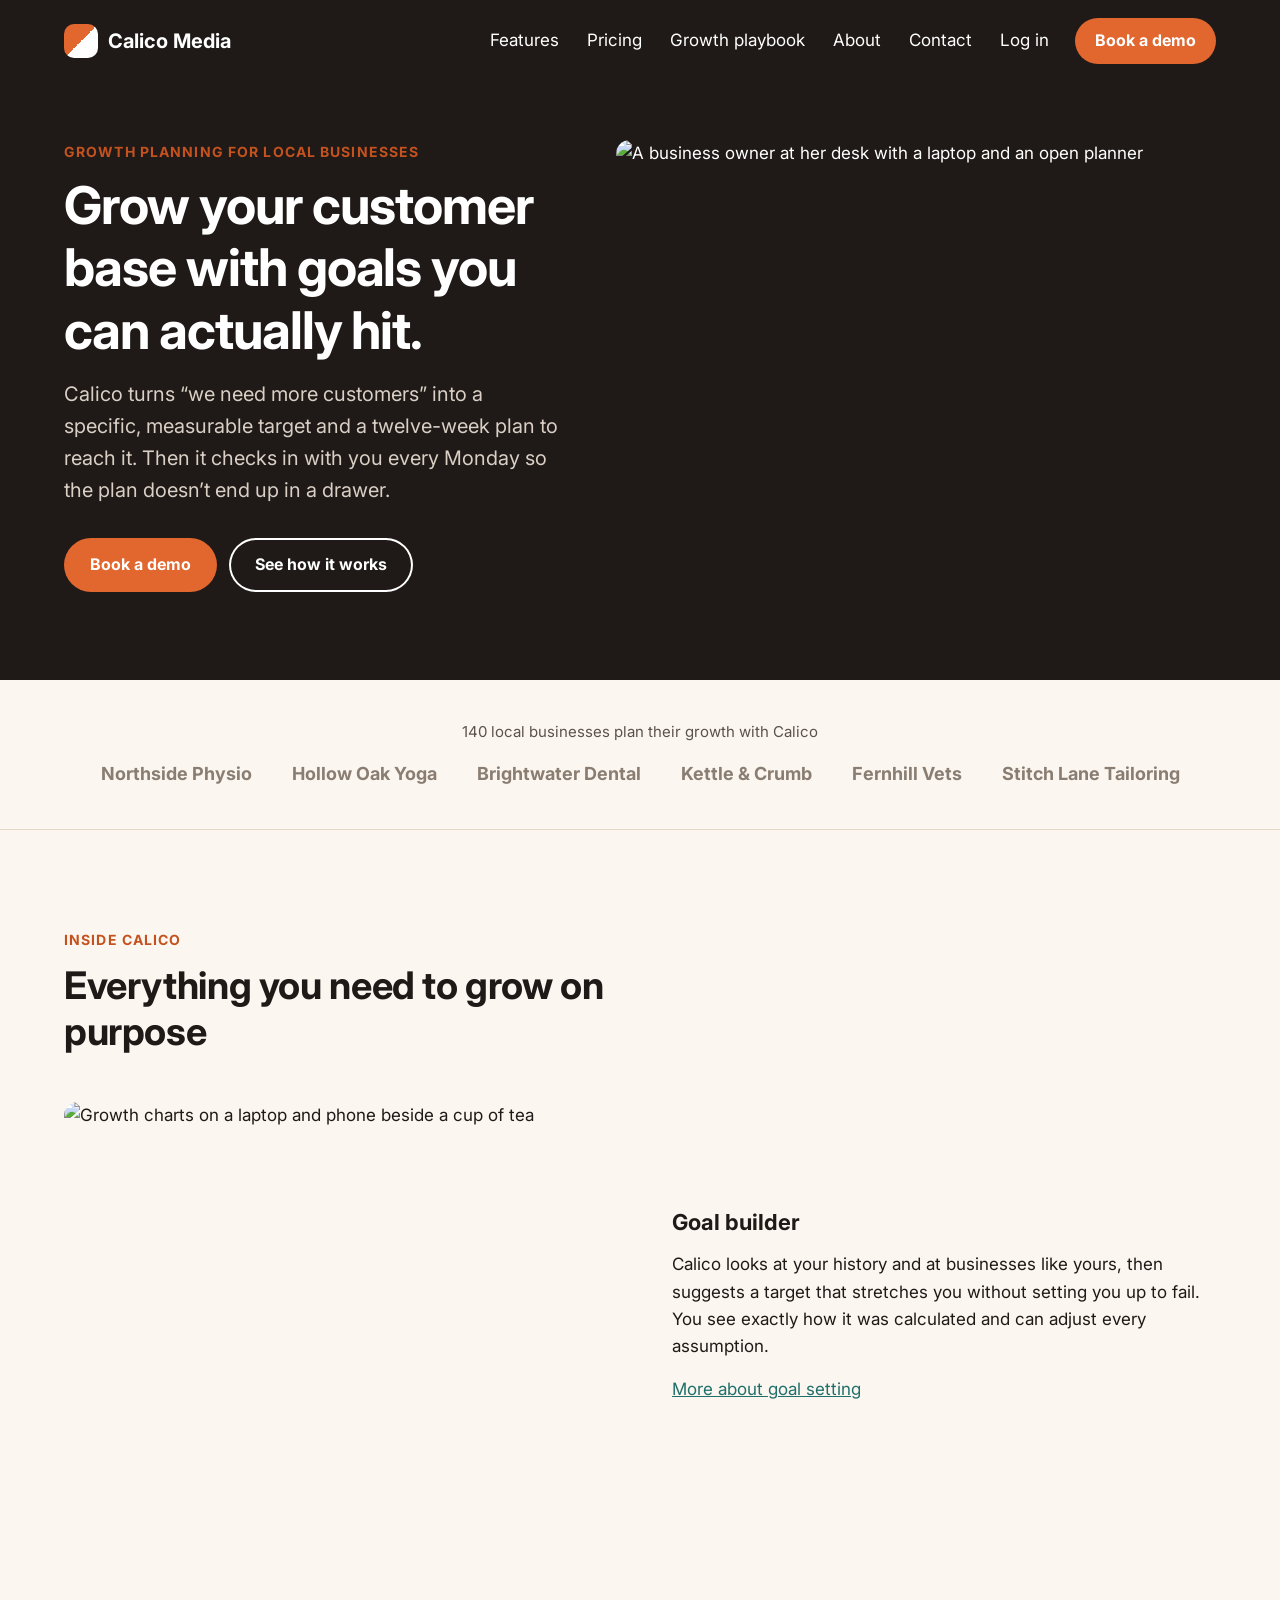
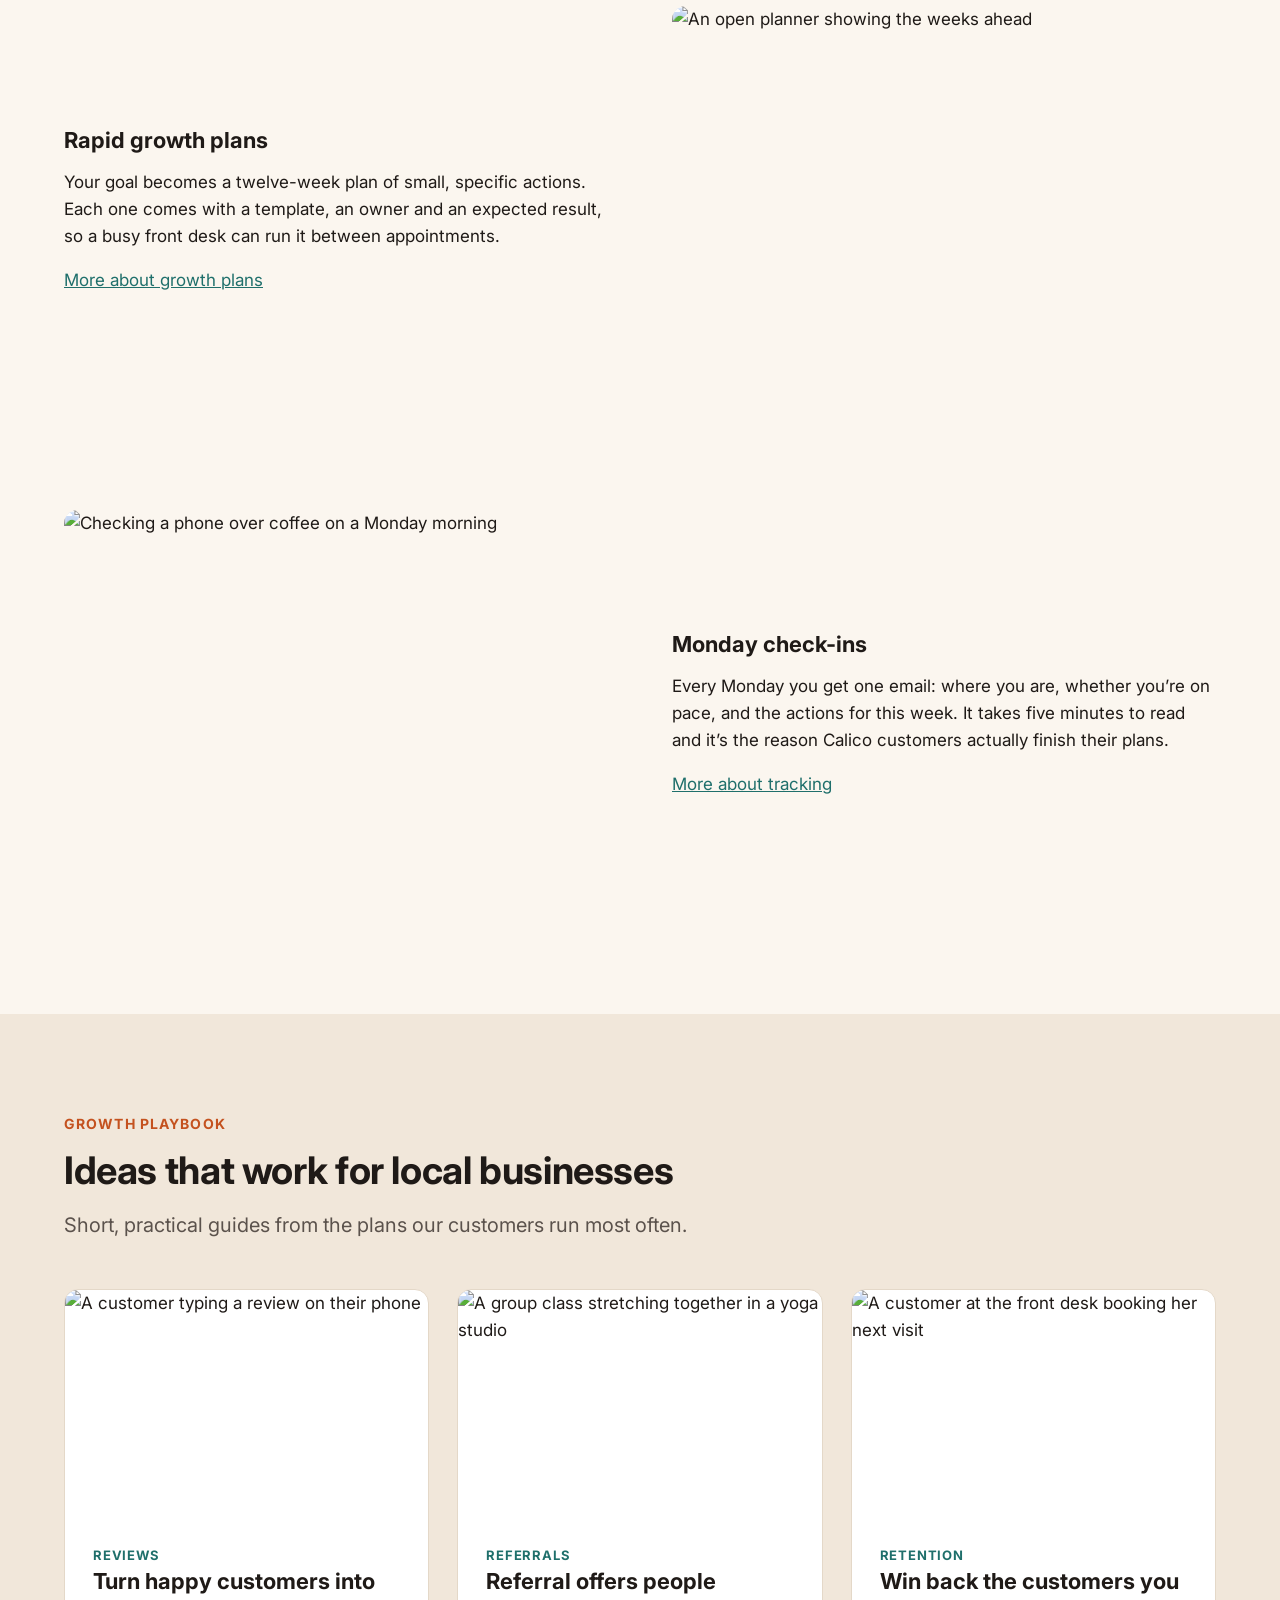
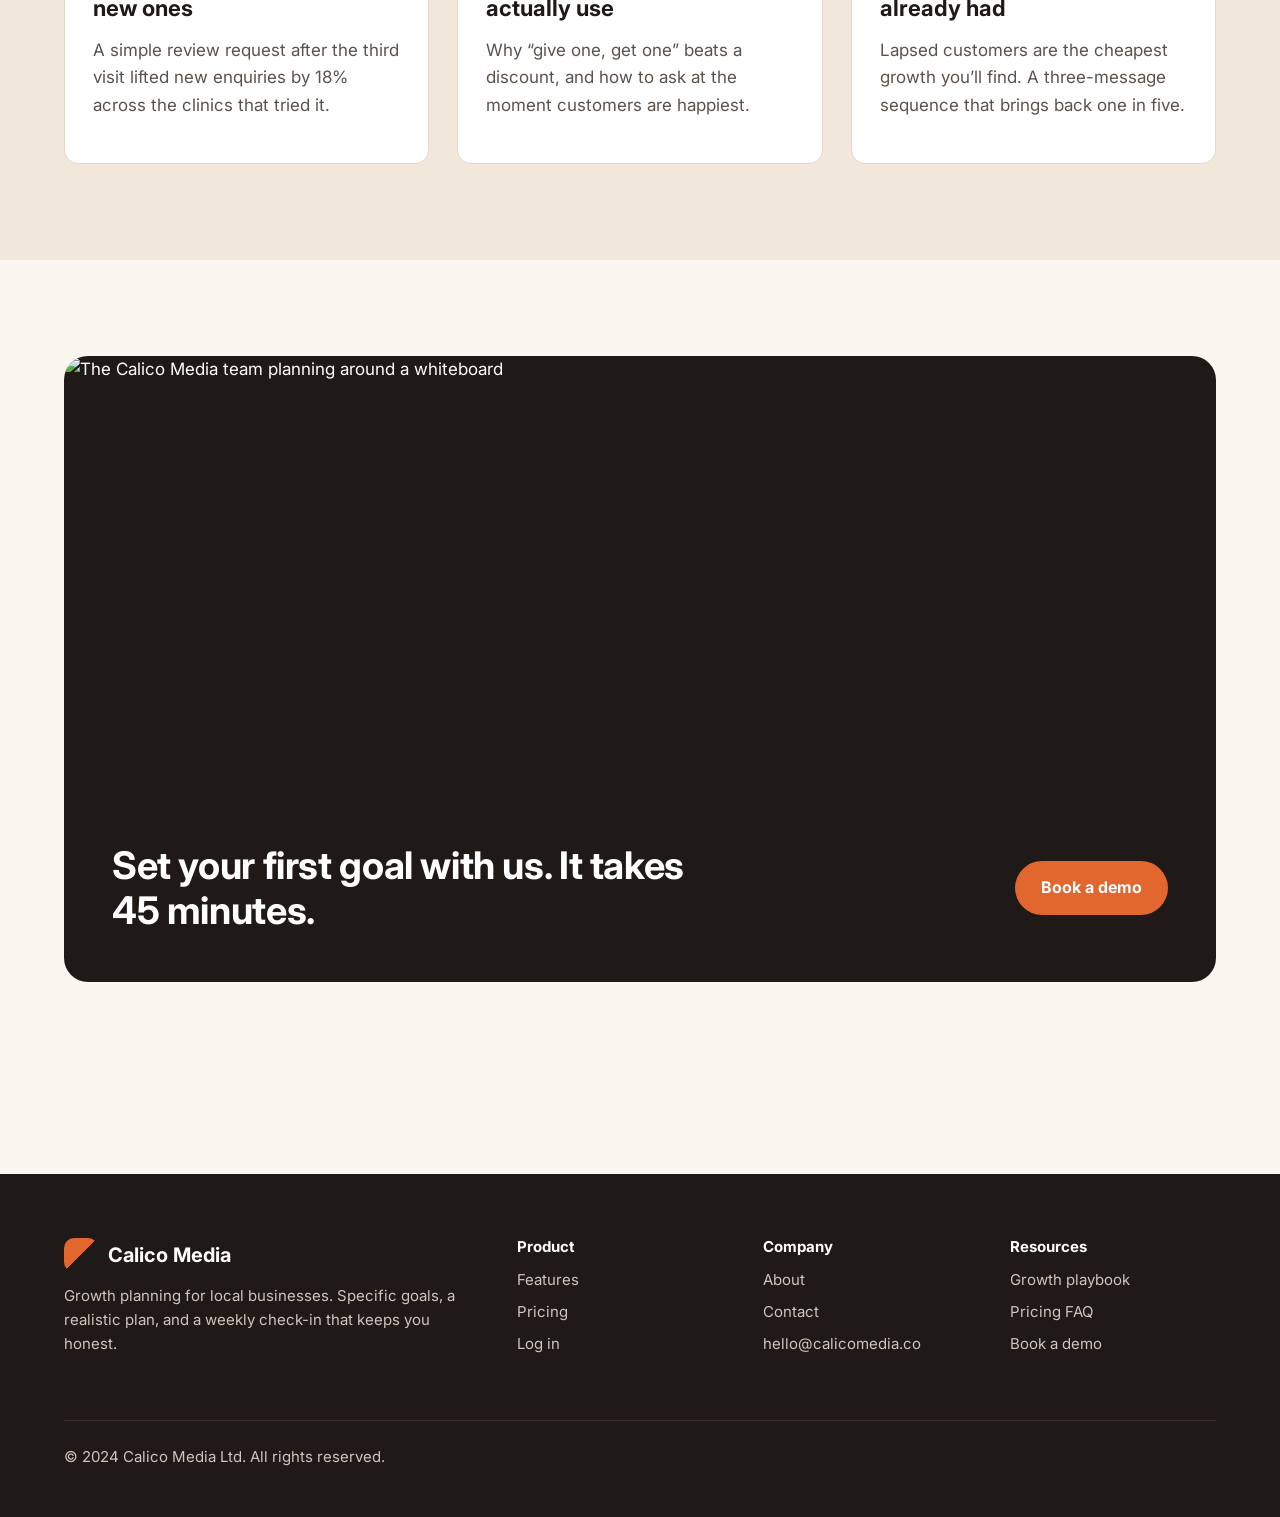
==== public/index.html @ 82cbea46 "fixed small screen formatting issues" ====
<!DOCTYPE html>
<html lang="en">
<head>
  <meta charset="utf-8">
  <meta name="viewport" content="width=device-width, initial-scale=1">
  <title>Calico Media | Growth planning for local businesses</title>
  <meta name="description" content="Calico helps local businesses grow their customer base with specific, measurable, realistic goals and a rapid growth plan you can run every week.">
  <link rel="preconnect" href="https://fonts.googleapis.com">
  <link rel="preconnect" href="https://fonts.gstatic.com" crossorigin>
  <link href="https://fonts.googleapis.com/css2?family=Inter:wght@100;200;300;400;500;600;700;800;900&display=swap" rel="stylesheet">
  <link rel="stylesheet" href="css/styles.css">
</head>
<body>
  <header class="site-header site-header--home">
    <div class="container">
      <a class="logo" href="index.html"><span class="logo-mark"></span>Calico Media</a>
      <nav class="main-nav" aria-label="Main">
        <button class="nav-toggle" type="button" aria-expanded="false" aria-controls="main-menu" aria-label="Open menu">
          <span></span><span></span><span></span>
        </button>
        <ul class="nav-links" id="main-menu">
          <li><a href="features.html">Features</a></li>
          <li><a href="pricing.html">Pricing</a></li>
          <li><a href="#playbook">Growth playbook</a></li>
          <li><a href="about.html">About</a></li>
          <li><a href="contact.html">Contact</a></li>
          <li><a href="https://app.calicomedia.co/login">Log in</a></li>
        </ul>
        <a class="btn nav-cta" href="contact.html">Book a demo</a>
      </nav>
    </div>
  </header>

  <main>
    <section class="hero">
      <div class="container hero-inner">
        <div class="hero-text">
          <span class="eyebrow">Growth planning for local businesses</span>
          <h1>Grow your customer base with goals you can actually hit.</h1>
          <p class="lead">Calico turns &ldquo;we need more customers&rdquo; into a specific, measurable target and a twelve-week plan to reach it. Then it checks in with you every Monday so the plan doesn&rsquo;t end up in a drawer.</p>
          <div class="hero-actions">
            <a class="btn" href="contact.html">Book a demo</a>
            <a class="btn btn--ghost" href="features.html">See how it works</a>
          </div>
        </div>
        <div class="hero-media">
          <img class="hero-image" src="images/hero-weekly-plan.jpg" alt="A business owner at her desk with a laptop and an open planner">
        </div>
      </div>
    </section>

    <section class="trust">
      <div class="container">
        <p>140 local businesses plan their growth with Calico</p>
        <ul class="trust-list">
          <li>Northside Physio</li>
          <li>Hollow Oak Yoga</li>
          <li>Brightwater Dental</li>
          <li>Kettle &amp; Crumb</li>
          <li>Fernhill Vets</li>
          <li>Stitch Lane Tailoring</li>
        </ul>
      </div>
    </section>

    <section class="section">
      <div class="container">
        <div class="section-intro">
          <span class="eyebrow">Inside Calico</span>
          <h2>Everything you need to grow on purpose</h2>
        </div>

        <div class="feature-row">
          <div class="feature-media">
            <img src="images/feature-goal-builder.jpg" alt="Growth charts on a laptop and phone beside a cup of tea">
          </div>
          <div>
            <h3>Goal builder</h3>
            <p>Calico looks at your history and at businesses like yours, then suggests a target that stretches you without setting you up to fail. You see exactly how it was calculated and can adjust every assumption.</p>
            <a href="features.html">More about goal setting</a>
          </div>
        </div>

        <div class="feature-row feature-row--reverse">
          <div class="feature-media">
            <img src="images/feature-growth-plan.jpg" alt="An open planner showing the weeks ahead">
          </div>
          <div>
            <h3>Rapid growth plans</h3>
            <p>Your goal becomes a twelve-week plan of small, specific actions. Each one comes with a template, an owner and an expected result, so a busy front desk can run it between appointments.</p>
            <a href="features.html">More about growth plans</a>
          </div>
        </div>

        <div class="feature-row">
          <div class="feature-media">
            <img src="images/feature-monday-checkin.jpg" alt="Checking a phone over coffee on a Monday morning">
          </div>
          <div>
            <h3>Monday check-ins</h3>
            <p>Every Monday you get one email: where you are, whether you&rsquo;re on pace, and the actions for this week. It takes five minutes to read and it&rsquo;s the reason Calico customers actually finish their plans.</p>
            <a href="features.html">More about tracking</a>
          </div>
        </div>
      </div>
    </section>

    <section class="section section--sand" id="playbook">
      <div class="container">
        <div class="section-intro">
          <span class="eyebrow">Growth playbook</span>
          <h2>Ideas that work for local businesses</h2>
          <p class="lead">Short, practical guides from the plans our customers run most often.</p>
        </div>
        <div class="playbook-grid">
          <article class="card">
            <img src="images/playbook-reviews.jpg" alt="A customer typing a review on their phone">
            <div class="card-body">
              <span class="card-tag">Reviews</span>
              <h3>Turn happy customers into new ones</h3>
              <p>A simple review request after the third visit lifted new enquiries by 18% across the clinics that tried it.</p>
            </div>
          </article>
          <article class="card">
            <img src="images/playbook-referrals.jpg" alt="A group class stretching together in a yoga studio">
            <div class="card-body">
              <span class="card-tag">Referrals</span>
              <h3>Referral offers people actually use</h3>
              <p>Why &ldquo;give one, get one&rdquo; beats a discount, and how to ask at the moment customers are happiest.</p>
            </div>
          </article>
          <article class="card">
            <img src="images/playbook-rebooking.jpg" alt="A customer at the front desk booking her next visit">
            <div class="card-body">
              <span class="card-tag">Retention</span>
              <h3>Win back the customers you already had</h3>
              <p>Lapsed customers are the cheapest growth you&rsquo;ll find. A three-message sequence that brings back one in five.</p>
            </div>
          </article>
        </div>
      </div>
    </section>

    <section class="section">
      <div class="container">
        <div class="cta-band">
          <img src="images/team-workshop.jpg" alt="The Calico Media team planning around a whiteboard">
          <div class="cta-body">
            <h2>Set your first goal with us. It takes 45 minutes.</h2>
            <a class="btn" href="contact.html">Book a demo</a>
          </div>
        </div>
      </div>
    </section>
  </main>

  <footer class="site-footer">
    <div class="container">
      <div class="footer-grid">
        <div>
          <a class="logo" href="index.html"><span class="logo-mark"></span>Calico Media</a>
          <p>Growth planning for local businesses. Specific goals, a realistic plan, and a weekly check-in that keeps you honest.</p>
        </div>
        <div>
          <h4>Product</h4>
          <ul>
            <li><a href="features.html">Features</a></li>
            <li><a href="pricing.html">Pricing</a></li>
            <li><a href="https://app.calicomedia.co/login">Log in</a></li>
          </ul>
        </div>
        <div>
          <h4>Company</h4>
          <ul>
            <li><a href="about.html">About</a></li>
            <li><a href="contact.html">Contact</a></li>
            <li><a href="mailto:hello@calicomedia.co">hello@calicomedia.co</a></li>
          </ul>
        </div>
        <div>
          <h4>Resources</h4>
          <ul>
            <li><a href="index.html#playbook">Growth playbook</a></li>
            <li><a href="pricing.html#faq">Pricing FAQ</a></li>
            <li><a href="contact.html">Book a demo</a></li>
          </ul>
        </div>
      </div>
      <div class="footer-bottom">
        <p>&copy; 2024 Calico Media Ltd. All rights reserved.</p>
      </div>
    </div>
  </footer>

  <script src="js/nav.js"></script>
</body>
</html>
---- public/css/styles.css ----
/* Calico Media marketing site */

:root {
  --ink: #1f1a17;
  --ink-soft: #5b524c;
  --cream: #fbf6ef;
  --sand: #f1e7da;
  --white: #ffffff;
  --orange: #e2672f;
  --orange-dark: #c4521f;
  --teal: #1f6f6b;
  --line: #e4d8c8;
  --radius: 14px;
}

*,
*::before,
*::after {
  box-sizing: border-box;
}

body {
  margin: 0;
  font-family: 'Inter', -apple-system, BlinkMacSystemFont, 'Segoe UI', sans-serif;
  font-weight: 400;
  font-size: 17px;
  line-height: 1.6;
  color: var(--ink);
  background: var(--cream);
}

h1,
h2,
h3,
h4 {
  font-weight: 700;
  line-height: 1.2;
  margin: 0 0 16px;
}

h1 {
  font-size: 52px;
  letter-spacing: -0.02em;
}

h2 {
  font-size: 38px;
  letter-spacing: -0.01em;
}

h3 {
  font-size: 22px;
}

p {
  margin: 0 0 16px;
}

a {
  color: var(--teal);
}

img {
  max-width: 100%;
}

.container {
  max-width: 1200px;
  margin: 0 auto;
  padding: 0 24px;
}

.section {
  padding: 96px 0;
}

.section--sand {
  background: var(--sand);
}

.eyebrow {
  display: inline-block;
  font-size: 14px;
  font-weight: 700;
  letter-spacing: 0.08em;
  text-transform: uppercase;
  color: var(--orange-dark);
  margin-bottom: 12px;
}

.lead {
  font-size: 20px;
  color: var(--ink-soft);
  max-width: 640px;
}

.section-intro {
  max-width: 680px;
  margin-bottom: 48px;
}

.btn {
  display: inline-block;
  padding: 14px 26px;
  border-radius: 999px;
  background: var(--orange);
  color: var(--white);
  font-weight: 700;
  text-decoration: none;
  border: 0;
  font-size: 16px;
  font-family: inherit;
  cursor: pointer;
}

.btn:hover {
  background: var(--orange-dark);
}

.btn--ghost {
  background: transparent;
  color: inherit;
  box-shadow: inset 0 0 0 2px currentColor;
}

.btn--ghost:hover {
  background: rgba(255, 255, 255, 0.1);
}

/* Header */

.site-header {
  background: var(--white);
  border-bottom: 1px solid var(--line);
}

.site-header .container {
  display: flex;
  flex-wrap: wrap;
  align-items: center;
  justify-content: space-between;
  gap: 12px 32px;
  padding-top: 18px;
  padding-bottom: 18px;
}

.logo {
  display: flex;
  align-items: center;
  gap: 10px;
  flex-shrink: 0;
  font-size: 20px;
  font-weight: 700;
  color: var(--ink);
  text-decoration: none;
}

.logo-mark {
  width: 34px;
  height: 34px;
  border-radius: 10px;
  background: linear-gradient(135deg, var(--orange) 0%, var(--orange) 50%, var(--ink) 50%, var(--ink) 100%);
}

.nav-links {
  display: flex;
  flex-wrap: wrap;
  align-items: center;
  gap: 8px 28px;
  list-style: none;
  margin: 0;
  padding: 0;
}

.nav-links a {
  color: var(--ink);
  text-decoration: none;
}

.nav-links a:hover,
.nav-links a[aria-current='page'] {
  color: var(--orange-dark);
}

.site-header--home {
  background: var(--ink);
  border-bottom: 0;
}

.site-header--home .logo,
.site-header--home .nav-links a {
  color: var(--white);
}

.site-header--home .logo-mark {
  background: linear-gradient(135deg, var(--orange) 0%, var(--orange) 50%, var(--white) 50%, var(--white) 100%);
}

.site-header--home {
  position: relative;
}

.site-header--home .container {
  flex-wrap: nowrap;
}

.main-nav {
  display: flex;
  align-items: center;
  gap: 12px;
  min-width: 0;
}

.site-header--home .nav-links {
  flex-wrap: nowrap;
  gap: 0;
}

.site-header--home .nav-links a {
  display: block;
  padding: 0 14px;
  white-space: nowrap;
}

.nav-cta {
  flex-shrink: 0;
  padding: 10px 20px;
  white-space: nowrap;
}

/* Hamburger button, hidden until the 920px breakpoint */
.nav-toggle {
  display: none;
  flex-direction: column;
  align-items: center;
  justify-content: center;
  gap: 5px;
  flex-shrink: 0;
  width: 44px;
  height: 44px;
  padding: 0;
  border: 0;
  border-radius: 10px;
  background: transparent;
  color: var(--white);
  cursor: pointer;
}

.nav-toggle:focus-visible {
  outline: 2px solid var(--orange);
  outline-offset: 2px;
}

.nav-toggle span {
  display: block;
  width: 22px;
  height: 2px;
  border-radius: 2px;
  background: currentColor;
  transition: transform 0.2s ease, opacity 0.2s ease;
}

/* Bars turn into an X when open (5px gap + 2px bar = 7px) */
.nav-toggle[aria-expanded='true'] span:nth-child(1) {
  transform: translateY(7px) rotate(45deg);
}

.nav-toggle[aria-expanded='true'] span:nth-child(2) {
  opacity: 0;
}

.nav-toggle[aria-expanded='true'] span:nth-child(3) {
  transform: translateY(-7px) rotate(-45deg);
}

/* Home hero */

.hero {
  background: var(--ink);
  color: var(--white);
  padding: 56px 0 88px;
}

.hero-inner {
  display: flex;
  align-items: center;
  gap: 56px;
}

.hero-text {
  flex: 1;
}

.hero-text .lead {
  color: #d9cfc5;
}

.hero-actions {
  display: flex;
  flex-wrap: wrap;
  gap: 12px;
  margin-top: 32px;
}

.hero-media {
  width: 600px;
  flex-shrink: 0;
}

.hero-image {
  width: 100%;
  aspect-ratio: 4 / 3;
  object-fit: cover;
  border-radius: var(--radius);
  display: block;
}

/* Trust strip */

.trust {
  padding: 40px 0;
  border-bottom: 1px solid var(--line);
  text-align: center;
}

.trust p {
  color: var(--ink-soft);
  font-size: 15px;
}

.trust-list {
  display: flex;
  flex-wrap: wrap;
  justify-content: center;
  gap: 12px 40px;
  list-style: none;
  margin: 0;
  padding: 0;
  font-weight: 700;
  font-size: 18px;
  color: #8a7d72;
}

/* Steps */

.steps {
  display: grid;
  grid-template-columns: repeat(auto-fit, minmax(240px, 1fr));
  gap: 24px;
}

.step {
  background: var(--white);
  border: 1px solid var(--line);
  border-radius: var(--radius);
  padding: 32px;
}

.step-number {
  display: inline-flex;
  align-items: center;
  justify-content: center;
  width: 40px;
  height: 40px;
  border-radius: 50%;
  background: var(--sand);
  color: var(--orange-dark);
  font-weight: 700;
  margin-bottom: 16px;
}

/* Check list */

.check-list {
  list-style: none;
  margin: 24px 0 0;
  padding: 0;
}

.check-list li {
  position: relative;
  padding-left: 32px;
  margin-bottom: 14px;
}

.check-list li::before {
  content: '';
  position: absolute;
  left: 0;
  top: 6px;
  width: 16px;
  height: 16px;
  border-radius: 50%;
  background: var(--teal);
  box-shadow: inset 0 0 0 4px #cfe6e4;
}

/* FAQ */

.faq {
  max-width: 820px;
}

.faq details {
  border-top: 1px solid var(--line);
  padding: 20px 0;
}

.faq details:last-child {
  border-bottom: 1px solid var(--line);
}

.faq summary {
  font-weight: 700;
  font-size: 19px;
  cursor: pointer;
}

.faq details p {
  margin-top: 12px;
  color: var(--ink-soft);
}

/* Feature rows */

.feature-row {
  display: grid;
  grid-template-columns: 1fr 1fr;
  gap: 64px;
  align-items: center;
  margin-bottom: 96px;
}

.feature-row:last-child {
  margin-bottom: 0;
}

.feature-row--reverse .feature-media {
  order: 2;
}

.feature-media img {
  display: block;
  width: 100%;
  aspect-ratio: 4 / 3;
  object-fit: cover;
  border-radius: var(--radius);
}

/* Playbook */

.playbook-grid {
  display: grid;
  grid-template-columns: repeat(3, 1fr);
  gap: 28px;
}

/* Card grid */

.card-grid {
  display: grid;
  grid-template-columns: repeat(3, 1fr);
  gap: 28px;
}

.card {
  background: var(--white);
  border: 1px solid var(--line);
  border-radius: var(--radius);
  overflow: hidden;
}

.card img {
  display: block;
  width: 100%;
  aspect-ratio: 16 / 10;
  object-fit: cover;
}

.card-body {
  padding: 24px 28px 28px;
}

.card-body p {
  color: var(--ink-soft);
}

.card-tag {
  font-size: 13px;
  font-weight: 700;
  text-transform: uppercase;
  letter-spacing: 0.06em;
  color: var(--teal);
}

.icon-dot {
  width: 44px;
  height: 44px;
  border-radius: 12px;
  background: var(--sand);
  margin-bottom: 18px;
  position: relative;
}

.icon-dot::after {
  content: '';
  position: absolute;
  inset: 13px;
  border-radius: 50%;
  background: var(--orange);
}

/* CTA band */

.cta-band {
  background: var(--ink);
  color: var(--white);
  border-radius: 24px;
  overflow: hidden;
}

.cta-band img {
  display: block;
  width: 100%;
  aspect-ratio: 21 / 8;
  object-fit: cover;
}

.cta-body {
  padding: 48px;
  display: flex;
  flex-wrap: wrap;
  align-items: center;
  justify-content: space-between;
  gap: 24px;
}

.cta-body h2 {
  margin: 0;
  max-width: 620px;
}

/* Page header (inner pages) */

.page-header {
  padding: 80px 0 56px;
  border-bottom: 1px solid var(--line);
}

/* Pricing */

.pricing-grid {
  display: grid;
  grid-template-columns: repeat(auto-fit, minmax(260px, 1fr));
  gap: 24px;
  align-items: stretch;
}

.pricing-card {
  background: var(--white);
  border: 1px solid var(--line);
  border-radius: var(--radius);
  padding: 36px 32px;
  display: flex;
  flex-direction: column;
}

.pricing-card--featured {
  border: 2px solid var(--orange);
  box-shadow: 0 24px 48px rgba(226, 103, 47, 0.14);
}

.plan-badge {
  align-self: flex-start;
  font-size: 13px;
  font-weight: 700;
  background: var(--orange);
  color: var(--white);
  border-radius: 999px;
  padding: 4px 12px;
  margin-bottom: 16px;
}

.price {
  font-size: 48px;
  font-weight: 700;
  margin: 8px 0 4px;
}

.price small {
  font-size: 17px;
  font-weight: 400;
  color: var(--ink-soft);
}

.pricing-card .check-list {
  flex: 1;
  margin-bottom: 28px;
}

.pricing-card .btn {
  text-align: center;
}

.pricing-note {
  margin-top: 32px;
  color: var(--ink-soft);
  font-size: 15px;
}

/* About */

.stats {
  display: grid;
  grid-template-columns: repeat(auto-fit, minmax(160px, 1fr));
  gap: 16px;
}

.stat {
  background: var(--white);
  border: 1px solid var(--line);
  border-radius: var(--radius);
  padding: 28px 20px;
}

.stat-number {
  display: block;
  font-size: 48px;
  font-weight: 700;
  color: var(--orange-dark);
}

.stat-label {
  display: block;
  font-size: 15px;
  color: var(--ink-soft);
}

.prose {
  max-width: 720px;
}

.team-grid {
  display: grid;
  grid-template-columns: repeat(auto-fit, minmax(220px, 1fr));
  gap: 24px;
}

.person {
  background: var(--white);
  border: 1px solid var(--line);
  border-radius: var(--radius);
  padding: 28px;
}

.avatar {
  width: 56px;
  height: 56px;
  border-radius: 50%;
  background: var(--sand);
  color: var(--orange-dark);
  display: flex;
  align-items: center;
  justify-content: center;
  font-weight: 700;
  margin-bottom: 16px;
}

.person p {
  color: var(--ink-soft);
  font-size: 15px;
  margin: 0;
}

/* Contact */

.contact-layout {
  display: grid;
  grid-template-columns: 3fr 2fr;
  gap: 64px;
}

.contact-form label {
  display: block;
  font-weight: 700;
  margin-bottom: 6px;
}

.contact-form input,
.contact-form textarea {
  display: block;
  width: 100%;
  font: inherit;
  padding: 12px 14px;
  border: 1px solid var(--line);
  border-radius: 10px;
  background: var(--white);
  margin-bottom: 20px;
}

.contact-form textarea {
  min-height: 160px;
  resize: vertical;
}

.form-status {
  margin-top: 16px;
  font-weight: 700;
}

.form-status--success {
  color: var(--teal);
}

.form-status--error {
  color: #b3261e;
}

.contact-aside {
  background: var(--white);
  border: 1px solid var(--line);
  border-radius: var(--radius);
  padding: 32px;
  align-self: start;
}

.contact-aside h3 {
  font-size: 18px;
  margin-top: 24px;
  margin-bottom: 6px;
}

.contact-aside h3:first-child {
  margin-top: 0;
}

.contact-aside p {
  color: var(--ink-soft);
  margin: 0;
}

/* Footer */

.site-footer {
  background: var(--ink);
  color: #cfc5bb;
  padding: 64px 0 32px;
  margin-top: 96px;
  font-size: 15px;
}

.footer-grid {
  display: grid;
  grid-template-columns: 2fr 1fr 1fr 1fr;
  gap: 40px;
}

.site-footer h4 {
  color: var(--white);
  font-size: 15px;
  margin-bottom: 12px;
}

.site-footer ul {
  list-style: none;
  margin: 0;
  padding: 0;
}

.site-footer li {
  margin-bottom: 8px;
}

.site-footer a {
  color: #cfc5bb;
  text-decoration: none;
}

.site-footer a:hover {
  color: var(--white);
}

.site-footer .logo {
  color: var(--white);
  margin-bottom: 12px;
}

.footer-bottom {
  border-top: 1px solid #3a322d;
  margin-top: 48px;
  padding-top: 24px;
}

@media (max-width: 1024px) {
  
  .site-header--home {
    box-sizing: border-box;
    width: 100%;
    max-width: 100%;
  }
  
  .site-header--home .nav-links a {
    padding-left: 10px;
    padding-right: 10px;
    font-size: 15px;
  }

  .nav-cta {
    padding: 8px 16px;
    font-size: 15px;
  }
  
  .hero-inner {
    flex-direction: column;
    gap: 32px;
  }

  .hero-media {
    order: 1;
    width: 100%;
    max-width: 600px;
  }

  .hero-text {
    order: 2;
    display: flex;
    flex-direction: column;
    text-align: center;
    justify-content: center;
    align-items: center;
  }
}

@media (max-width: 920px) {
  .nav-toggle {
    display: inline-flex;
    order: 2;
  }

  .site-header--home .nav-links {
    display: none;
    position: absolute;
    top: 100%;
    left: 0;
    right: 0;
    z-index: 10;
    flex-direction: column;
    padding: 8px 24px 20px;
    background: var(--ink);
    border-top: 1px solid #3a322d;
  }

  .site-header--home .nav-links.is-open {
    display: flex;
  }

  .site-header--home .nav-links a {
    padding: 12px 0;
    font-size: 17px;
  }
}

@media (max-width: 768px) {
  h1 {
    font-size: 40px;
  }

  h2 {
    font-size: 30px;
  }

  .section {
    padding: 64px 0;
  }

  .feature-row {
    grid-template-columns: 1fr;
    gap: 32px;
    margin-bottom: 64px;
  }

  .feature-row--reverse .feature-media {
    order: 0;
  }

  .card-grid {
    grid-template-columns: repeat(2, 1fr);
  }

  .playbook-grid {
    grid-template-columns: 1fr;
  }

  .contact-layout {
    grid-template-columns: 1fr;
    gap: 40px;
  }

  .footer-grid {
    grid-template-columns: 1fr 1fr;
  }
}

@media (max-width: 480px) {
  h1 {
    font-size: 34px;
  }

  .card-grid{
    grid-template-columns: 1fr;
  }

  .cta-body {
    padding: 32px 24px;
  }

  .site-header--home .container {
    gap: 12px;
  }

  .site-header--home .logo {
    gap: 8px;
    font-size: 18px;
  }

  .site-header--home .logo-mark {
    width: 28px;
    height: 28px;
  }

  .main-nav {
    gap: 4px;
  }

  .nav-cta {
    padding: 6px 12px;
    font-size: 12px;
  }
}

@media (max-width: 374px) {
  .site-header--home .container {
    padding-left: 16px;
    padding-right: 16px;
    gap: 8px;
  }

  .site-header--home .logo {
    font-size: 16px;
  }

  .main-nav {
    gap: 0;
  }

  .footer-grid {
    grid-template-columns: 1fr;
  }
}
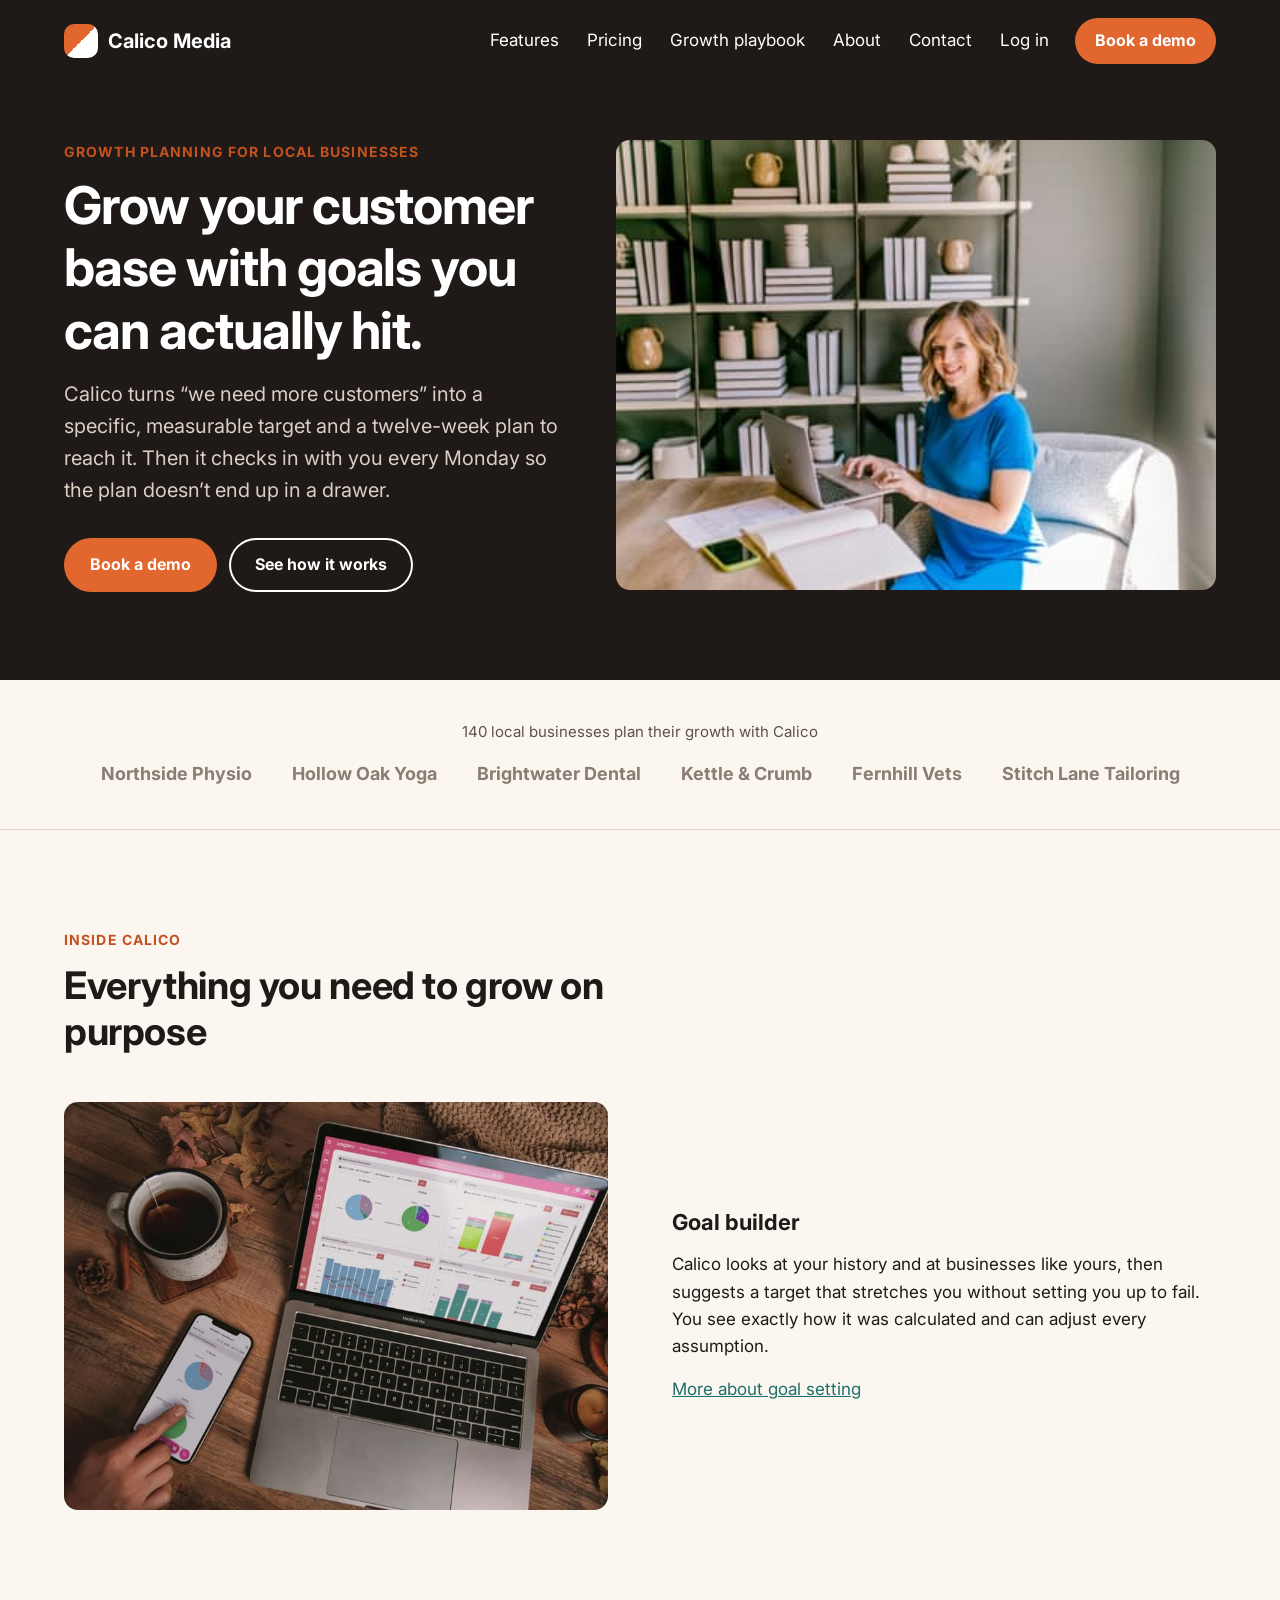
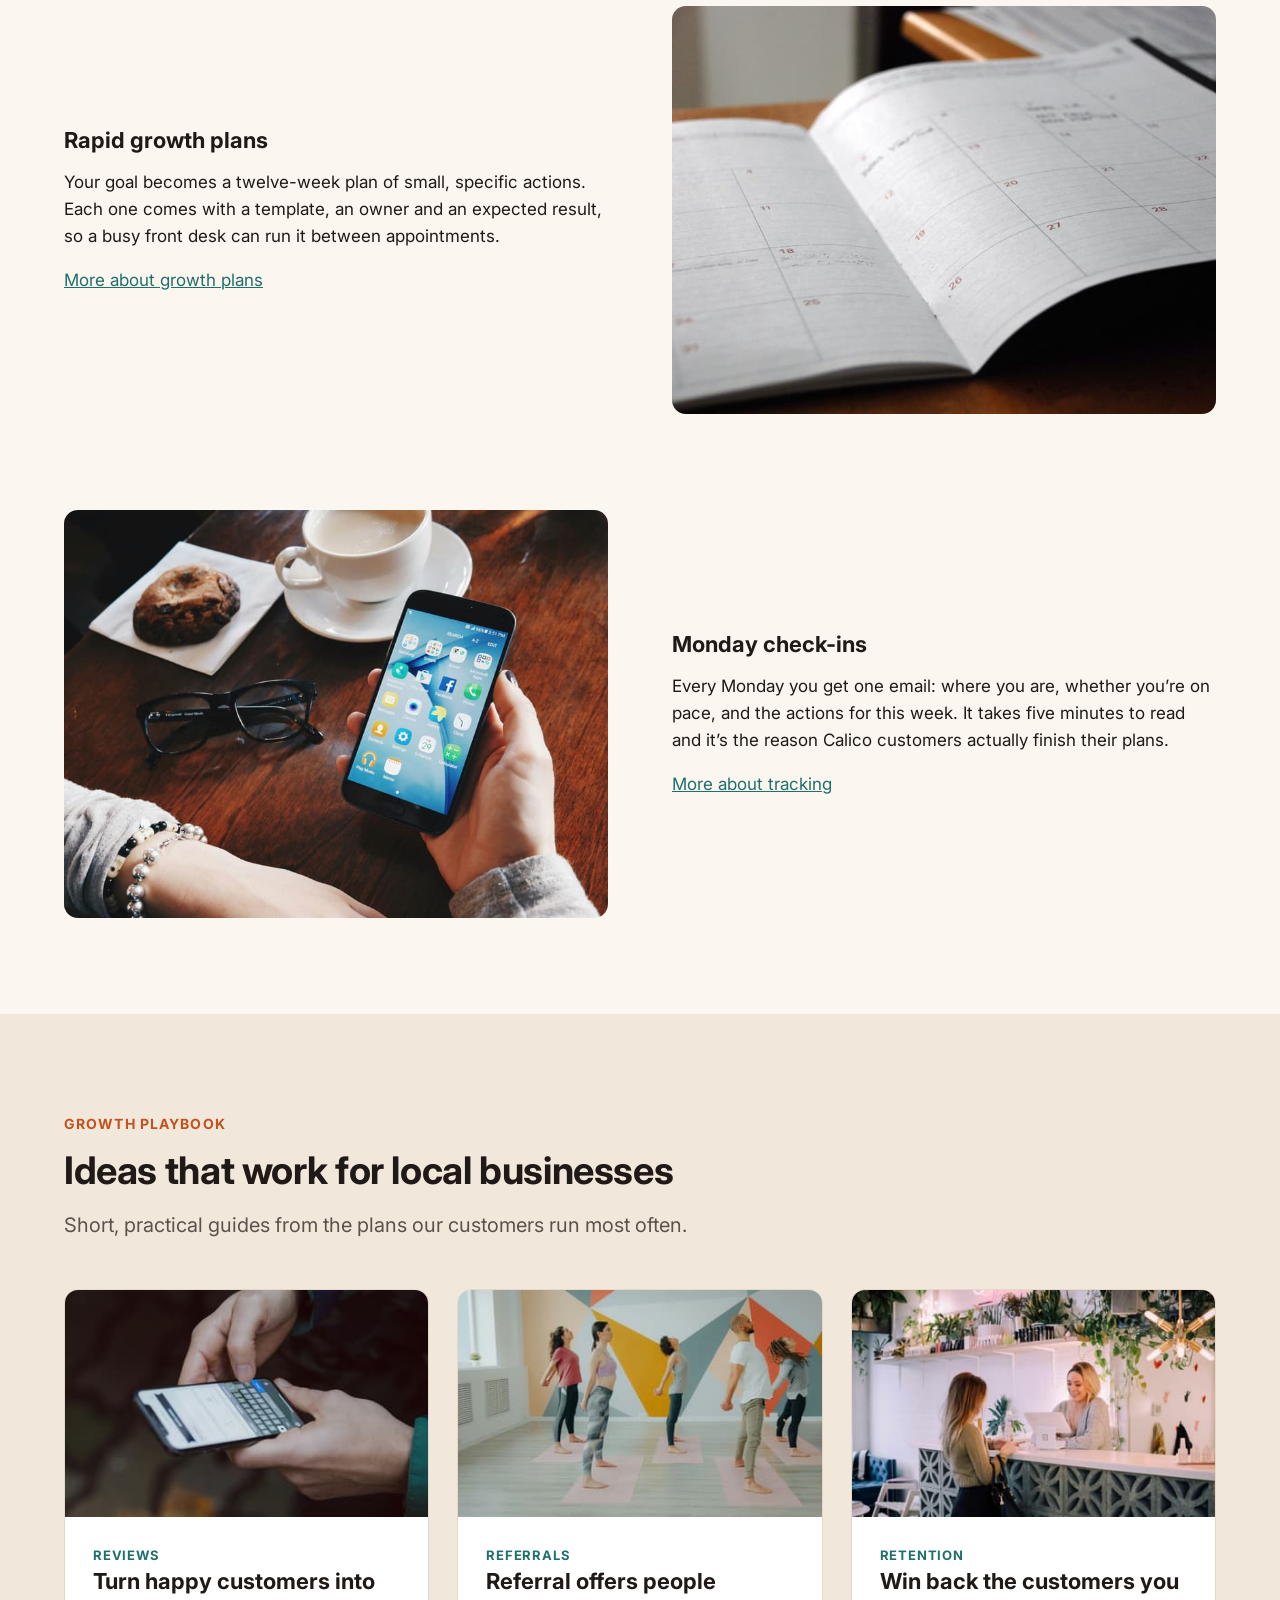
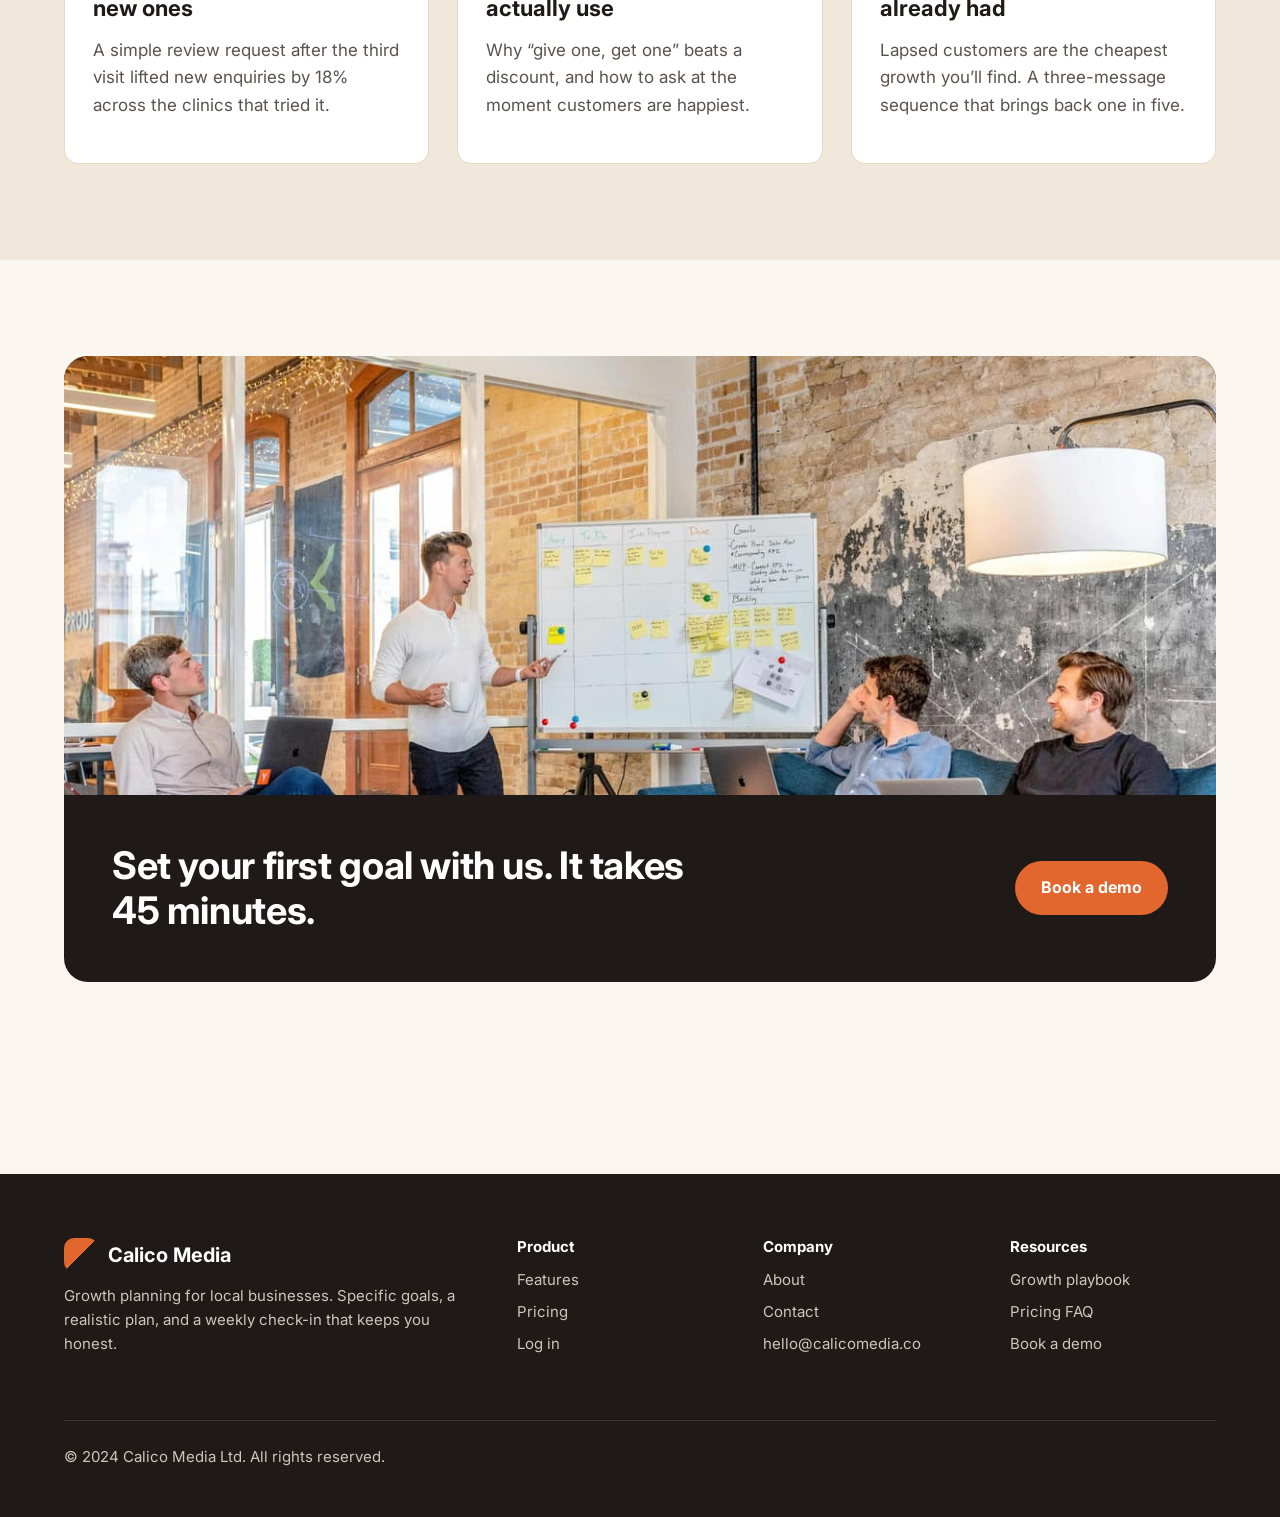
==== commit 34a431bc: "trimmed images added lazy-load and created srcsets to reduce page weight, also downloaded only the u" ====
--- a/public/index.html
+++ b/public/index.html
@@ -5,9 +5,6 @@
   <meta name="viewport" content="width=device-width, initial-scale=1">
   <title>Calico Media | Growth planning for local businesses</title>
   <meta name="description" content="Calico helps local businesses grow their customer base with specific, measurable, realistic goals and a rapid growth plan you can run every week.">
-  <link rel="preconnect" href="https://fonts.googleapis.com">
-  <link rel="preconnect" href="https://fonts.gstatic.com" crossorigin>
-  <link href="https://fonts.googleapis.com/css2?family=Inter:wght@100;200;300;400;500;600;700;800;900&display=swap" rel="stylesheet">
   <link rel="stylesheet" href="css/styles.css">
 </head>
 <body>
@@ -44,7 +41,11 @@
           </div>
         </div>
         <div class="hero-media">
-          <img class="hero-image" src="images/hero-weekly-plan.jpg" alt="A business owner at her desk with a laptop and an open planner">
+          <img class="hero-image"
+               src="images/hero-weekly-plan-800.jpg"
+               srcset="images/hero-weekly-plan-400.jpg 400w, images/hero-weekly-plan-800.jpg 800w, images/hero-weekly-plan-1200.jpg 1200w"
+               sizes="(max-width: 648px) calc(100vw - 48px), 600px"
+               alt="A business owner at her desk with a laptop and an open planner">
         </div>
       </div>
     </section>
@@ -72,7 +73,10 @@
 
         <div class="feature-row">
           <div class="feature-media">
-            <img src="images/feature-goal-builder.jpg" alt="Growth charts on a laptop and phone beside a cup of tea">
+            <img src="images/feature-goal-builder-800.jpg"
+                 srcset="images/feature-goal-builder-400.jpg 400w, images/feature-goal-builder-800.jpg 800w, images/feature-goal-builder-1200.jpg 1200w"
+                 sizes="(max-width: 768px) calc(100vw - 48px), (max-width: 1200px) calc(50vw - 56px), 544px"
+                 loading="lazy" alt="Growth charts on a laptop and phone beside a cup of tea">
           </div>
           <div>
             <h3>Goal builder</h3>
@@ -83,7 +87,10 @@
 
         <div class="feature-row feature-row--reverse">
           <div class="feature-media">
-            <img src="images/feature-growth-plan.jpg" alt="An open planner showing the weeks ahead">
+            <img src="images/feature-growth-plan-800.jpg"
+                 srcset="images/feature-growth-plan-400.jpg 400w, images/feature-growth-plan-800.jpg 800w, images/feature-growth-plan-1200.jpg 1200w"
+                 sizes="(max-width: 768px) calc(100vw - 48px), (max-width: 1200px) calc(50vw - 56px), 544px"
+                 loading="lazy" alt="An open planner showing the weeks ahead">
           </div>
           <div>
             <h3>Rapid growth plans</h3>
@@ -94,7 +101,10 @@
 
         <div class="feature-row">
           <div class="feature-media">
-            <img src="images/feature-monday-checkin.jpg" alt="Checking a phone over coffee on a Monday morning">
+            <img src="images/feature-monday-checkin-800.jpg"
+                 srcset="images/feature-monday-checkin-400.jpg 400w, images/feature-monday-checkin-800.jpg 800w, images/feature-monday-checkin-1200.jpg 1200w"
+                 sizes="(max-width: 768px) calc(100vw - 48px), (max-width: 1200px) calc(50vw - 56px), 544px"
+                 loading="lazy" alt="Checking a phone over coffee on a Monday morning">
           </div>
           <div>
             <h3>Monday check-ins</h3>
@@ -114,7 +124,10 @@
         </div>
         <div class="playbook-grid">
           <article class="card">
-            <img src="images/playbook-reviews.jpg" alt="A customer typing a review on their phone">
+            <img src="images/playbook-reviews-800.jpg"
+                 srcset="images/playbook-reviews-400.jpg 400w, images/playbook-reviews-800.jpg 800w, images/playbook-reviews-1200.jpg 1200w"
+                 sizes="(max-width: 768px) calc(100vw - 48px), (max-width: 1003px) calc(50vw - 38px), (max-width: 1200px) calc(33.33vw - 35px), 365px"
+                 loading="lazy" alt="A customer typing a review on their phone">
             <div class="card-body">
               <span class="card-tag">Reviews</span>
               <h3>Turn happy customers into new ones</h3>
@@ -122,7 +135,10 @@
             </div>
           </article>
           <article class="card">
-            <img src="images/playbook-referrals.jpg" alt="A group class stretching together in a yoga studio">
+            <img src="images/playbook-referrals-800.jpg"
+                 srcset="images/playbook-referrals-400.jpg 400w, images/playbook-referrals-800.jpg 800w, images/playbook-referrals-1200.jpg 1200w"
+                 sizes="(max-width: 768px) calc(100vw - 48px), (max-width: 1003px) calc(50vw - 38px), (max-width: 1200px) calc(33.33vw - 35px), 365px"
+                 loading="lazy" alt="A group class stretching together in a yoga studio">
             <div class="card-body">
               <span class="card-tag">Referrals</span>
               <h3>Referral offers people actually use</h3>
@@ -130,7 +146,10 @@
             </div>
           </article>
           <article class="card">
-            <img src="images/playbook-rebooking.jpg" alt="A customer at the front desk booking her next visit">
+            <img src="images/playbook-rebooking-800.jpg"
+                 srcset="images/playbook-rebooking-400.jpg 400w, images/playbook-rebooking-800.jpg 800w, images/playbook-rebooking-1200.jpg 1200w"
+                 sizes="(max-width: 768px) calc(100vw - 48px), (max-width: 1003px) calc(50vw - 38px), (max-width: 1200px) calc(33.33vw - 35px), 365px"
+                 loading="lazy" alt="A customer at the front desk booking her next visit">
             <div class="card-body">
               <span class="card-tag">Retention</span>
               <h3>Win back the customers you already had</h3>
@@ -144,7 +163,10 @@
     <section class="section">
       <div class="container">
         <div class="cta-band">
-          <img src="images/team-workshop.jpg" alt="The Calico Media team planning around a whiteboard">
+          <img src="images/team-workshop-800.jpg"
+               srcset="images/team-workshop-400.jpg 400w, images/team-workshop-800.jpg 800w, images/team-workshop-1200.jpg 1200w"
+               sizes="(max-width: 1200px) calc(100vw - 48px), 1152px"
+               loading="lazy" alt="The Calico Media team planning around a whiteboard">
           <div class="cta-body">
             <h2>Set your first goal with us. It takes 45 minutes.</h2>
             <a class="btn" href="contact.html">Book a demo</a>
--- a/public/css/styles.css
+++ b/public/css/styles.css
@@ -1,4 +1,6 @@
 /* Calico Media marketing site */
+@import url('https://fonts.googleapis.com/css2?family=Inter:ital,opsz@0,14..32;1,14..32&display=swap');
+@import url('https://fonts.googleapis.com/css2?family=Inter:ital,opsz,wght@0,14..32,700;1,14..32,700&display=swap');
 
 :root {
   --ink: #1f1a17;
@@ -228,7 +230,6 @@
   white-space: nowrap;
 }
 
-/* Hamburger button, hidden until the 920px breakpoint */
 .nav-toggle {
   display: none;
   flex-direction: column;
@@ -260,7 +261,6 @@
   transition: transform 0.2s ease, opacity 0.2s ease;
 }
 
-/* Bars turn into an X when open (5px gap + 2px bar = 7px) */
 .nav-toggle[aria-expanded='true'] span:nth-child(1) {
   transform: translateY(7px) rotate(45deg);
 }
@@ -451,7 +451,7 @@
 
 .playbook-grid {
   display: grid;
-  grid-template-columns: repeat(3, 1fr);
+  grid-template-columns: repeat(auto-fit, minmax(300px, 1fr));
   gap: 28px;
 }
 
@@ -887,10 +887,6 @@
     grid-template-columns: repeat(2, 1fr);
   }
 
-  .playbook-grid {
-    grid-template-columns: 1fr;
-  }
-
   .contact-layout {
     grid-template-columns: 1fr;
     gap: 40px;
